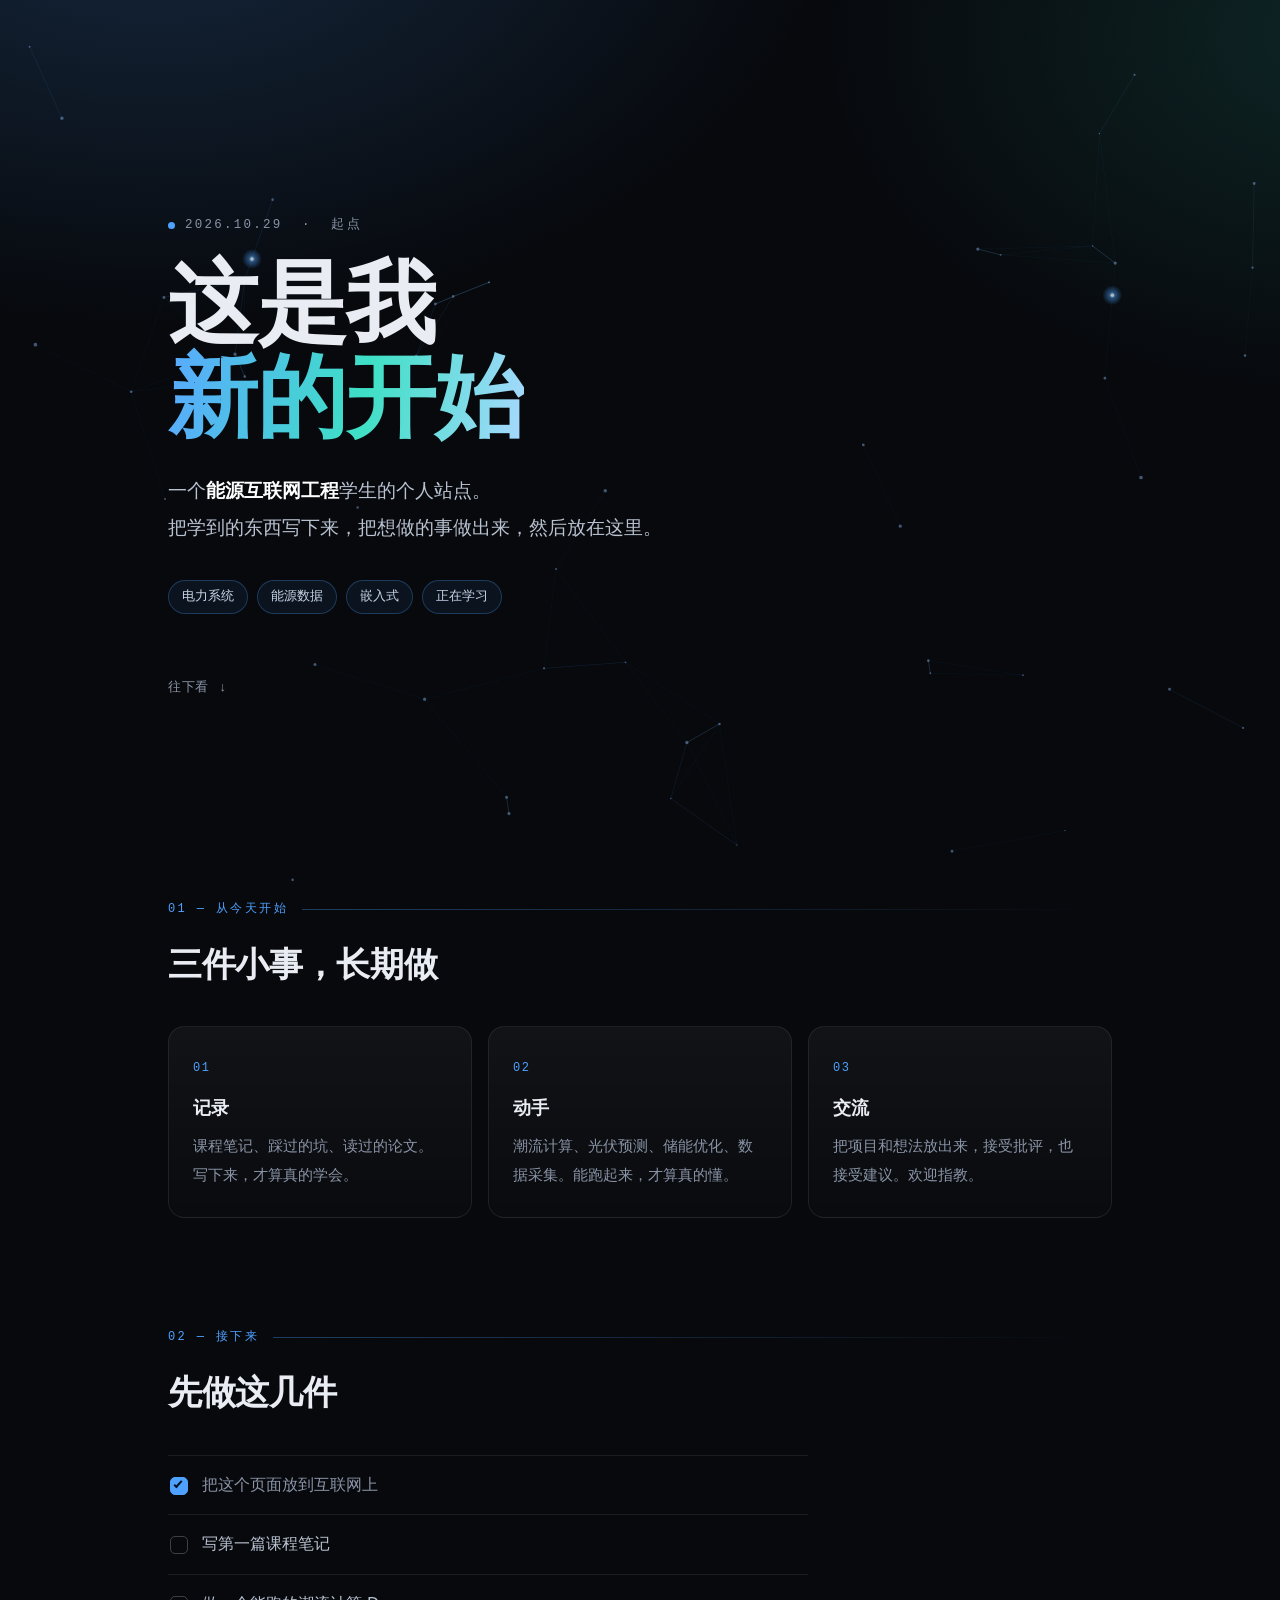
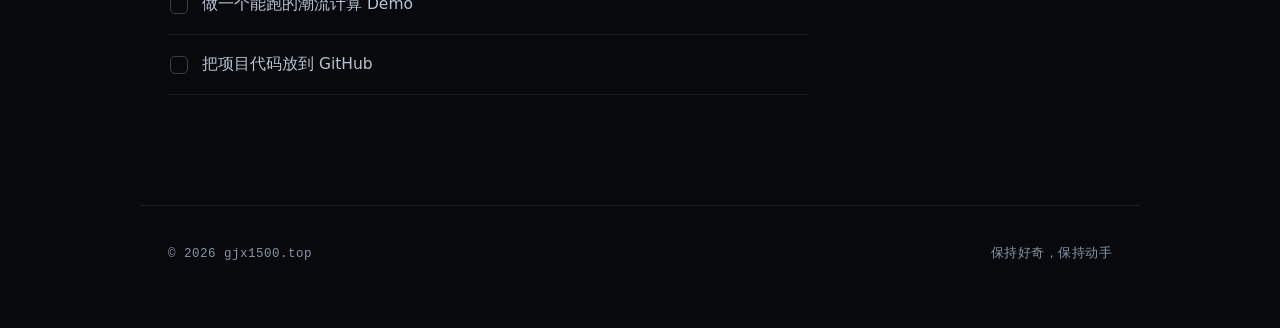
==== index.html @ c5999b0f "gjx1500.top" ====
<!DOCTYPE html>
<html lang="zh-CN">
<head>
<meta charset="UTF-8">
<meta name="viewport" content="width=device-width, initial-scale=1">
<meta name="theme-color" content="#07090d">
<title>这是我新的开始 · gjx1500.top</title>
<meta name="description" content="一个能源互联网工程学生的个人站点。记录、动手、交流。">
<link rel="icon" href="data:image/svg+xml,%3Csvg xmlns='http://www.w3.org/2000/svg' viewBox='0 0 32 32'%3E%3Crect width='32' height='32' rx='8' fill='%2307090d'/%3E%3Cpath d='M18 4 8 18h6l-2 10 10-14h-6z' fill='%234ea1ff'/%3E%3C/svg%3E">
<style>
  :root{
    --bg:#07090d;
    --ink:#e9edf3;
    --muted:#8a94a6;
    --soft:#b9c2d0;
    --line:rgba(255,255,255,.08);
    --accent:#4ea1ff;
    --accent-2:#3ee0c5;
    --mono:ui-monospace,"Cascadia Code","SF Mono",Consolas,"Liberation Mono",monospace;
  }
  *,*::before,*::after{box-sizing:border-box}
  html{scroll-behavior:smooth}
  body{
    margin:0;
    font-family:system-ui,-apple-system,"Segoe UI","Microsoft YaHei","PingFang SC","Noto Sans SC",sans-serif;
    color:var(--ink);
    background-color:var(--bg);
    background-image:
      radial-gradient(1100px 700px at 12% -12%, rgba(78,161,255,.20), transparent 62%),
      radial-gradient(900px 620px at 105% 4%, rgba(62,224,197,.13), transparent 58%);
    background-repeat:no-repeat;
    background-attachment:fixed;
    -webkit-font-smoothing:antialiased;
    line-height:1.6;
  }
  #grid{position:fixed;inset:0;width:100%;height:100%;z-index:0;opacity:.75;pointer-events:none}

  .wrap{position:relative;z-index:1}

  /* ========== 首屏 ========== */
  .hero{
    min-height:100vh;min-height:100svh;
    max-width:1000px;margin:0 auto;
    padding:9vh 28px 7vh;
    display:flex;flex-direction:column;justify-content:center;
  }
  .kicker{
    display:flex;align-items:center;gap:10px;
    margin:0;font-family:var(--mono);font-size:12.5px;
    letter-spacing:.18em;color:var(--muted);text-transform:uppercase;
  }
  .kicker .dot{
    width:7px;height:7px;border-radius:50%;background:var(--accent);
    box-shadow:0 0 0 0 rgba(78,161,255,.6);
    animation:pulse 2.4s ease-out infinite;
  }
  @keyframes pulse{
    0%{box-shadow:0 0 0 0 rgba(78,161,255,.55)}
    70%{box-shadow:0 0 0 9px rgba(78,161,255,0)}
    100%{box-shadow:0 0 0 0 rgba(78,161,255,0)}
  }

  h1{
    margin:22px 0 0;
    font-size:clamp(2.7rem,8.6vw,5.6rem);
    line-height:1.04;font-weight:800;letter-spacing:-.012em;
  }
  .grad{
    background:linear-gradient(100deg,#5aa9ff 0%,#3ee0c5 55%,#a8d8ff 100%);
    -webkit-background-clip:text;background-clip:text;color:transparent;
  }
  .lead{
    margin:28px 0 0;max-width:34em;
    font-size:clamp(16px,1.9vw,19px);line-height:1.95;color:var(--soft);
  }
  .lead strong{color:#fff;font-weight:600}

  .tags{list-style:none;display:flex;flex-wrap:wrap;gap:9px;margin:34px 0 0;padding:0}
  .tags li{
    font-family:var(--mono);font-size:12.5px;color:#c8d6ea;
    padding:6px 13px;border-radius:999px;
    border:1px solid rgba(78,161,255,.28);
    background:rgba(78,161,255,.07);
  }

  .scroll{
    margin-top:64px;align-self:flex-start;
    display:inline-flex;align-items:center;gap:10px;
    font-family:var(--mono);font-size:13px;letter-spacing:.05em;
    color:var(--muted);text-decoration:none;
    border-bottom:1px solid transparent;padding-bottom:3px;
    transition:color .25s,border-color .25s;
  }
  .scroll:hover{color:var(--ink);border-color:var(--line)}
  .scroll span{display:inline-block;animation:bob 2.2s ease-in-out infinite}
  @keyframes bob{0%,100%{transform:translateY(-2px)}50%{transform:translateY(3px)}}

  /* ========== 通用区块 ========== */
  section{max-width:1000px;margin:0 auto;padding:0 28px 110px}
  .sec-label{
    display:flex;align-items:center;gap:14px;
    margin:0 0 18px;font-family:var(--mono);font-size:12px;
    letter-spacing:.2em;color:var(--accent);
  }
  .sec-label::after{content:"";flex:1;height:1px;background:linear-gradient(90deg,rgba(78,161,255,.35),transparent)}
  h2{margin:0 0 34px;font-size:clamp(1.5rem,3.4vw,2.15rem);font-weight:700;letter-spacing:-.01em}

  /* 三件事 */
  .cards{display:grid;grid-template-columns:repeat(auto-fit,minmax(238px,1fr));gap:16px}
  .card{
    padding:26px 24px 28px;border-radius:16px;
    border:1px solid var(--line);
    background:linear-gradient(180deg,rgba(255,255,255,.045),rgba(255,255,255,.012));
    transition:transform .35s cubic-bezier(.2,.7,.3,1),border-color .35s,box-shadow .35s;
  }
  .card:hover{
    transform:translateY(-4px);
    border-color:rgba(78,161,255,.45);
    box-shadow:0 18px 44px -24px rgba(78,161,255,.55);
  }
  .num{font-family:var(--mono);font-size:12px;color:var(--accent);letter-spacing:.12em}
  .card h3{margin:14px 0 10px;font-size:1.15rem;font-weight:650}
  .card p{margin:0;font-size:15px;line-height:1.9;color:var(--muted)}

  /* 清单 */
  .list{list-style:none;margin:0;padding:0;max-width:640px}
  .list li{
    display:flex;align-items:flex-start;gap:14px;
    padding:17px 2px;border-bottom:1px solid var(--line);
    font-size:15.5px;color:var(--soft);
  }
  .list li:first-child{border-top:1px solid var(--line)}
  .box{
    flex:0 0 auto;width:18px;height:18px;margin-top:4px;
    border:1.5px solid rgba(255,255,255,.22);border-radius:5px;
    position:relative;transition:background .3s,border-color .3s;
  }
  .list li.done .box{background:var(--accent);border-color:var(--accent)}
  .list li.done .box::after{
    content:"";position:absolute;left:5px;top:1px;
    width:4px;height:9px;border-right:2px solid #06121f;border-bottom:2px solid #06121f;
    transform:rotate(42deg);
  }
  .list li.done span:last-child{color:var(--muted)}

  /* 页脚 */
  footer{
    max-width:1000px;margin:0 auto;padding:38px 28px 64px;
    display:flex;flex-wrap:wrap;gap:10px 26px;justify-content:space-between;
    border-top:1px solid var(--line);
    font-family:var(--mono);font-size:12.5px;color:var(--muted);letter-spacing:.04em;
  }
  footer a{color:var(--muted);text-decoration:none;border-bottom:1px solid rgba(255,255,255,.14)}
  footer a:hover{color:var(--ink)}

  /* 入场动画 */
  .rise{opacity:0;transform:translateY(16px);animation:rise .9s cubic-bezier(.2,.7,.3,1) forwards}
  .d1{animation-delay:.05s}.d2{animation-delay:.18s}.d3{animation-delay:.32s}
  .d4{animation-delay:.46s}.d5{animation-delay:.60s}
  @keyframes rise{to{opacity:1;transform:none}}

  .reveal{opacity:0;transform:translateY(20px);transition:opacity .8s ease,transform .8s cubic-bezier(.2,.7,.3,1)}
  .reveal.in{opacity:1;transform:none}

  @media (max-width:640px){
    .hero{padding:14vh 22px 9vh}
    section{padding:0 22px 84px}
    footer{padding:32px 22px 52px}
    .scroll{margin-top:48px}
  }
  @media (prefers-reduced-motion:reduce){
    html{scroll-behavior:auto}
    .rise,.reveal{animation:none;opacity:1;transform:none;transition:none}
    .kicker .dot,.scroll span{animation:none}
  }
</style>
<noscript><style>.rise,.reveal{opacity:1 !important;transform:none !important;animation:none !important}</style></noscript>
</head>
<body>

<canvas id="grid" aria-hidden="true"></canvas>

<div class="wrap">

  <!-- ========== 首屏：改这里 ========== -->
  <header class="hero">
    <p class="kicker rise d1"><span class="dot"></span>2026.10.29 &nbsp;·&nbsp; 起点</p>

    <h1 class="rise d2">这是我<br><span class="grad">新的开始</span></h1>

    <p class="lead rise d3">
      一个<strong>能源互联网工程</strong>学生的个人站点。<br>
      把学到的东西写下来，把想做的事做出来，然后放在这里。
    </p>

    <ul class="tags rise d4">
      <li>电力系统</li>
      <li>能源数据</li>
      <li>嵌入式</li>
      <li>正在学习</li>
    </ul>

    <a class="scroll rise d5" href="#start">往下看 <span>↓</span></a>
  </header>

  <!-- ========== 三件事 ========== -->
  <section id="start">
    <p class="sec-label">01 — 从今天开始</p>
    <h2>三件小事，长期做</h2>

    <div class="cards">
      <article class="card reveal">
        <span class="num">01</span>
        <h3>记录</h3>
        <p>课程笔记、踩过的坑、读过的论文。写下来，才算真的学会。</p>
      </article>

      <article class="card reveal">
        <span class="num">02</span>
        <h3>动手</h3>
        <p>潮流计算、光伏预测、储能优化、数据采集。能跑起来，才算真的懂。</p>
      </article>

      <article class="card reveal">
        <span class="num">03</span>
        <h3>交流</h3>
        <p>把项目和想法放出来，接受批评，也接受建议。欢迎指教。</p>
      </article>
    </div>
  </section>

  <!-- ========== 清单：改这里 ========== -->
  <section id="next">
    <p class="sec-label">02 — 接下来</p>
    <h2>先做这几件</h2>

    <ol class="list reveal">
      <li class="done"><span class="box" aria-hidden="true"></span><span>把这个页面放到互联网上</span></li>
      <li><span class="box" aria-hidden="true"></span><span>写第一篇课程笔记</span></li>
      <li><span class="box" aria-hidden="true"></span><span>做一个能跑的潮流计算 Demo</span></li>
      <li><span class="box" aria-hidden="true"></span><span>把项目代码放到 GitHub</span></li>
    </ol>
  </section>

  <footer>
    <span>© 2026 gjx1500.top</span>
    <span>保持好奇，保持动手</span>
  </footer>

</div>

<script>
/* =========================================================
   背景动画：漂浮节点 + 连线 + 能量脉冲
   想关掉：把下面整个 <script> 删掉，或者删掉 <canvas id="grid">。
   ========================================================= */
(function () {
  var canvas = document.getElementById('grid');
  if (!canvas) return;
  var ctx = canvas.getContext('2d');
  var reduce = window.matchMedia('(prefers-reduced-motion: reduce)').matches;

  var W = 0, H = 0, DPR = 1;
  var nodes = [], pulses = [], raf = null, last = 0, spawnAcc = 0;
  var LINK = 132;

  function resize() {
    DPR = Math.min(window.devicePixelRatio || 1, 2);
    W = canvas.clientWidth;
    H = canvas.clientHeight;
    canvas.width = Math.round(W * DPR);
    canvas.height = Math.round(H * DPR);
    ctx.setTransform(DPR, 0, 0, DPR, 0, 0);
    build();
  }

  function build() {
    var count = Math.max(28, Math.min(72, Math.round(W * H / 24000)));
    nodes = [];
    for (var i = 0; i < count; i++) {
      nodes.push({
        x: Math.random() * W,
        y: Math.random() * H,
        vx: (Math.random() - 0.5) * 0.16,
        vy: (Math.random() - 0.5) * 0.16,
        r: Math.random() * 1.2 + 0.7
      });
    }
    pulses = [];
  }

  function step(dt) {
    var f = dt / 16.67;
    for (var i = 0; i < nodes.length; i++) {
      var n = nodes[i];
      n.x += n.vx * f;
      n.y += n.vy * f;
      if (n.x < 0) { n.x = 0; n.vx *= -1; }
      if (n.x > W) { n.x = W; n.vx *= -1; }
      if (n.y < 0) { n.y = 0; n.vy *= -1; }
      if (n.y > H) { n.y = H; n.vy *= -1; }
    }

    spawnAcc += dt;
    if (spawnAcc > 480) {
      spawnAcc = 0;
      spawnPulse();
    }

    for (var p = pulses.length - 1; p >= 0; p--) {
      pulses[p].t += dt / pulses[p].dur;
      if (pulses[p].t > 1) pulses.splice(p, 1);
    }
  }

  function spawnPulse() {
    if (pulses.length > 9 || nodes.length < 2) return;
    var a = nodes[(Math.random() * nodes.length) | 0];
    var near = [];
    for (var i = 0; i < nodes.length; i++) {
      var b = nodes[i];
      if (b === a) continue;
      var dx = b.x - a.x, dy = b.y - a.y;
      if (dx * dx + dy * dy < LINK * LINK * 0.85) near.push(b);
    }
    if (!near.length) return;
    var b2 = near[(Math.random() * near.length) | 0];
    pulses.push({ a: a, b: b2, t: 0, dur: 900 + Math.random() * 700 });
  }

  function draw() {
    ctx.clearRect(0, 0, W, H);

    /* 连线：按距离分 3 档，批量描边 */
    var lv = [[], [], []];
    for (var i = 0; i < nodes.length; i++) {
      for (var j = i + 1; j < nodes.length; j++) {
        var a = nodes[i], b = nodes[j];
        var dx = a.x - b.x, dy = a.y - b.y;
        var d2 = dx * dx + dy * dy;
        if (d2 > LINK * LINK) continue;
        var d = Math.sqrt(d2);
        var k = 2 - Math.floor((d / LINK) * 3);
        if (k < 0) k = 0;
        if (k > 2) k = 2;
        lv[k].push(a.x, a.y, b.x, b.y);
      }
    }
    var colors = ['rgba(78,161,255,.06)', 'rgba(78,161,255,.13)', 'rgba(120,190,255,.24)'];
    for (var L = 0; L < 3; L++) {
      var arr = lv[L];
      if (!arr.length) continue;
      ctx.beginPath();
      for (var q = 0; q < arr.length; q += 4) {
        ctx.moveTo(arr[q], arr[q + 1]);
        ctx.lineTo(arr[q + 2], arr[q + 3]);
      }
      ctx.strokeStyle = colors[L];
      ctx.lineWidth = 1;
      ctx.stroke();
    }

    /* 节点 */
    ctx.beginPath();
    for (var m = 0; m < nodes.length; m++) {
      var nd = nodes[m];
      ctx.moveTo(nd.x + nd.r, nd.y);
      ctx.arc(nd.x, nd.y, nd.r, 0, Math.PI * 2);
    }
    ctx.fillStyle = 'rgba(150,195,255,.55)';
    ctx.fill();

    /* 能量脉冲 */
    for (var p = 0; p < pulses.length; p++) {
      var pu = pulses[p];
      var x = pu.a.x + (pu.b.x - pu.a.x) * pu.t;
      var y = pu.a.y + (pu.b.y - pu.a.y) * pu.t;
      var g = ctx.createRadialGradient(x, y, 0, x, y, 10);
      g.addColorStop(0, 'rgba(190,230,255,.95)');
      g.addColorStop(0.35, 'rgba(78,161,255,.55)');
      g.addColorStop(1, 'rgba(78,161,255,0)');
      ctx.fillStyle = g;
      ctx.beginPath();
      ctx.arc(x, y, 10, 0, Math.PI * 2);
      ctx.fill();
      ctx.fillStyle = 'rgba(235,248,255,.95)';
      ctx.beginPath();
      ctx.arc(x, y, 1.7, 0, Math.PI * 2);
      ctx.fill();
    }
  }

  function frame(now) {
    var dt = Math.min(40, now - (last || now));
    last = now;
    step(dt);
    draw();
    raf = requestAnimationFrame(frame);
  }

  function start() {
    if (reduce) { draw(); return; }
    if (raf !== null) return;
    last = 0;
    raf = requestAnimationFrame(frame);
  }

  function stop() {
    if (raf !== null) { cancelAnimationFrame(raf); raf = null; }
  }

  var t = null;
  window.addEventListener('resize', function () {
    clearTimeout(t);
    t = setTimeout(function () {
      stop();
      resize();
      start();
    }, 180);
  });

  document.addEventListener('visibilitychange', function () {
    if (document.hidden) stop();
    else start();
  });

  resize();
  start();

  /* 滚动淡入 */
  var items = document.querySelectorAll('.reveal');
  if ('IntersectionObserver' in window) {
    var io = new IntersectionObserver(function (entries) {
      entries.forEach(function (e) {
        if (e.isIntersecting) {
          e.target.classList.add('in');
          io.unobserve(e.target);
        }
      });
    }, { threshold: 0.15, rootMargin: '0px 0px -40px 0px' });
    for (var i = 0; i < items.length; i++) io.observe(items[i]);
  } else {
    for (var k = 0; k < items.length; k++) items[k].classList.add('in');
  }
})();
</script>
</body>
</html>
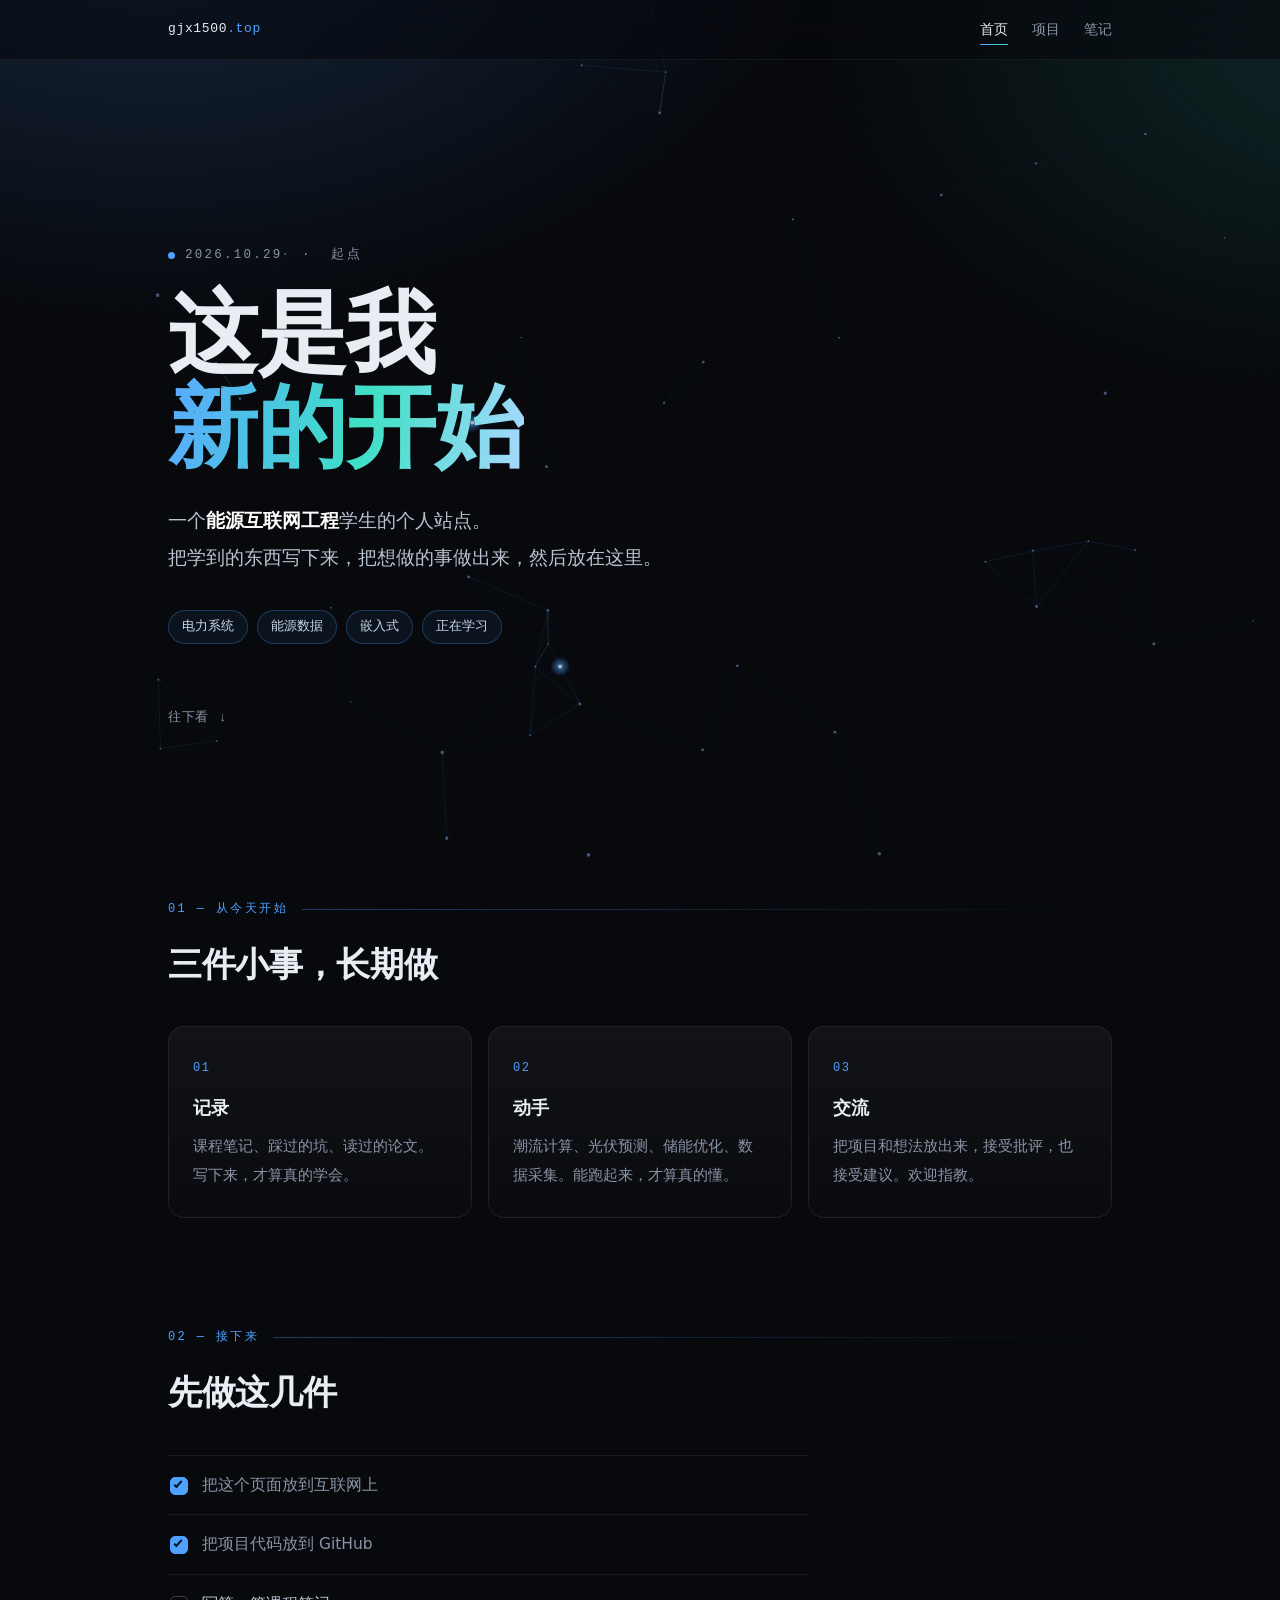
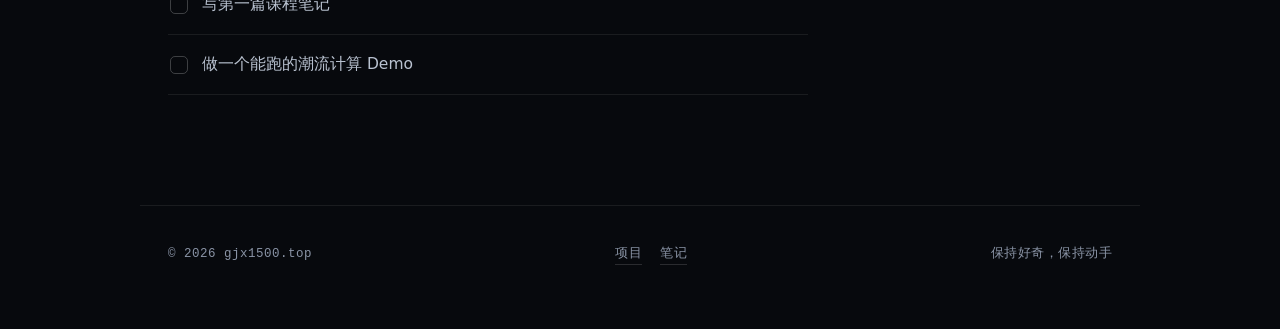
==== commit f48b52d3: "新增项目页、笔记页、文章页和404页" ====
--- a/index.html
+++ b/index.html
@@ -7,174 +7,8 @@
 <title>这是我新的开始 · gjx1500.top</title>
 <meta name="description" content="一个能源互联网工程学生的个人站点。记录、动手、交流。">
 <link rel="icon" href="data:image/svg+xml,%3Csvg xmlns='http://www.w3.org/2000/svg' viewBox='0 0 32 32'%3E%3Crect width='32' height='32' rx='8' fill='%2307090d'/%3E%3Cpath d='M18 4 8 18h6l-2 10 10-14h-6z' fill='%234ea1ff'/%3E%3C/svg%3E">
-<style>
-  :root{
-    --bg:#07090d;
-    --ink:#e9edf3;
-    --muted:#8a94a6;
-    --soft:#b9c2d0;
-    --line:rgba(255,255,255,.08);
-    --accent:#4ea1ff;
-    --accent-2:#3ee0c5;
-    --mono:ui-monospace,"Cascadia Code","SF Mono",Consolas,"Liberation Mono",monospace;
-  }
-  *,*::before,*::after{box-sizing:border-box}
-  html{scroll-behavior:smooth}
-  body{
-    margin:0;
-    font-family:system-ui,-apple-system,"Segoe UI","Microsoft YaHei","PingFang SC","Noto Sans SC",sans-serif;
-    color:var(--ink);
-    background-color:var(--bg);
-    background-image:
-      radial-gradient(1100px 700px at 12% -12%, rgba(78,161,255,.20), transparent 62%),
-      radial-gradient(900px 620px at 105% 4%, rgba(62,224,197,.13), transparent 58%);
-    background-repeat:no-repeat;
-    background-attachment:fixed;
-    -webkit-font-smoothing:antialiased;
-    line-height:1.6;
-  }
-  #grid{position:fixed;inset:0;width:100%;height:100%;z-index:0;opacity:.75;pointer-events:none}
-
-  .wrap{position:relative;z-index:1}
-
-  /* ========== 首屏 ========== */
-  .hero{
-    min-height:100vh;min-height:100svh;
-    max-width:1000px;margin:0 auto;
-    padding:9vh 28px 7vh;
-    display:flex;flex-direction:column;justify-content:center;
-  }
-  .kicker{
-    display:flex;align-items:center;gap:10px;
-    margin:0;font-family:var(--mono);font-size:12.5px;
-    letter-spacing:.18em;color:var(--muted);text-transform:uppercase;
-  }
-  .kicker .dot{
-    width:7px;height:7px;border-radius:50%;background:var(--accent);
-    box-shadow:0 0 0 0 rgba(78,161,255,.6);
-    animation:pulse 2.4s ease-out infinite;
-  }
-  @keyframes pulse{
-    0%{box-shadow:0 0 0 0 rgba(78,161,255,.55)}
-    70%{box-shadow:0 0 0 9px rgba(78,161,255,0)}
-    100%{box-shadow:0 0 0 0 rgba(78,161,255,0)}
-  }
-
-  h1{
-    margin:22px 0 0;
-    font-size:clamp(2.7rem,8.6vw,5.6rem);
-    line-height:1.04;font-weight:800;letter-spacing:-.012em;
-  }
-  .grad{
-    background:linear-gradient(100deg,#5aa9ff 0%,#3ee0c5 55%,#a8d8ff 100%);
-    -webkit-background-clip:text;background-clip:text;color:transparent;
-  }
-  .lead{
-    margin:28px 0 0;max-width:34em;
-    font-size:clamp(16px,1.9vw,19px);line-height:1.95;color:var(--soft);
-  }
-  .lead strong{color:#fff;font-weight:600}
-
-  .tags{list-style:none;display:flex;flex-wrap:wrap;gap:9px;margin:34px 0 0;padding:0}
-  .tags li{
-    font-family:var(--mono);font-size:12.5px;color:#c8d6ea;
-    padding:6px 13px;border-radius:999px;
-    border:1px solid rgba(78,161,255,.28);
-    background:rgba(78,161,255,.07);
-  }
-
-  .scroll{
-    margin-top:64px;align-self:flex-start;
-    display:inline-flex;align-items:center;gap:10px;
-    font-family:var(--mono);font-size:13px;letter-spacing:.05em;
-    color:var(--muted);text-decoration:none;
-    border-bottom:1px solid transparent;padding-bottom:3px;
-    transition:color .25s,border-color .25s;
-  }
-  .scroll:hover{color:var(--ink);border-color:var(--line)}
-  .scroll span{display:inline-block;animation:bob 2.2s ease-in-out infinite}
-  @keyframes bob{0%,100%{transform:translateY(-2px)}50%{transform:translateY(3px)}}
-
-  /* ========== 通用区块 ========== */
-  section{max-width:1000px;margin:0 auto;padding:0 28px 110px}
-  .sec-label{
-    display:flex;align-items:center;gap:14px;
-    margin:0 0 18px;font-family:var(--mono);font-size:12px;
-    letter-spacing:.2em;color:var(--accent);
-  }
-  .sec-label::after{content:"";flex:1;height:1px;background:linear-gradient(90deg,rgba(78,161,255,.35),transparent)}
-  h2{margin:0 0 34px;font-size:clamp(1.5rem,3.4vw,2.15rem);font-weight:700;letter-spacing:-.01em}
-
-  /* 三件事 */
-  .cards{display:grid;grid-template-columns:repeat(auto-fit,minmax(238px,1fr));gap:16px}
-  .card{
-    padding:26px 24px 28px;border-radius:16px;
-    border:1px solid var(--line);
-    background:linear-gradient(180deg,rgba(255,255,255,.045),rgba(255,255,255,.012));
-    transition:transform .35s cubic-bezier(.2,.7,.3,1),border-color .35s,box-shadow .35s;
-  }
-  .card:hover{
-    transform:translateY(-4px);
-    border-color:rgba(78,161,255,.45);
-    box-shadow:0 18px 44px -24px rgba(78,161,255,.55);
-  }
-  .num{font-family:var(--mono);font-size:12px;color:var(--accent);letter-spacing:.12em}
-  .card h3{margin:14px 0 10px;font-size:1.15rem;font-weight:650}
-  .card p{margin:0;font-size:15px;line-height:1.9;color:var(--muted)}
-
-  /* 清单 */
-  .list{list-style:none;margin:0;padding:0;max-width:640px}
-  .list li{
-    display:flex;align-items:flex-start;gap:14px;
-    padding:17px 2px;border-bottom:1px solid var(--line);
-    font-size:15.5px;color:var(--soft);
-  }
-  .list li:first-child{border-top:1px solid var(--line)}
-  .box{
-    flex:0 0 auto;width:18px;height:18px;margin-top:4px;
-    border:1.5px solid rgba(255,255,255,.22);border-radius:5px;
-    position:relative;transition:background .3s,border-color .3s;
-  }
-  .list li.done .box{background:var(--accent);border-color:var(--accent)}
-  .list li.done .box::after{
-    content:"";position:absolute;left:5px;top:1px;
-    width:4px;height:9px;border-right:2px solid #06121f;border-bottom:2px solid #06121f;
-    transform:rotate(42deg);
-  }
-  .list li.done span:last-child{color:var(--muted)}
-
-  /* 页脚 */
-  footer{
-    max-width:1000px;margin:0 auto;padding:38px 28px 64px;
-    display:flex;flex-wrap:wrap;gap:10px 26px;justify-content:space-between;
-    border-top:1px solid var(--line);
-    font-family:var(--mono);font-size:12.5px;color:var(--muted);letter-spacing:.04em;
-  }
-  footer a{color:var(--muted);text-decoration:none;border-bottom:1px solid rgba(255,255,255,.14)}
-  footer a:hover{color:var(--ink)}
-
-  /* 入场动画 */
-  .rise{opacity:0;transform:translateY(16px);animation:rise .9s cubic-bezier(.2,.7,.3,1) forwards}
-  .d1{animation-delay:.05s}.d2{animation-delay:.18s}.d3{animation-delay:.32s}
-  .d4{animation-delay:.46s}.d5{animation-delay:.60s}
-  @keyframes rise{to{opacity:1;transform:none}}
-
-  .reveal{opacity:0;transform:translateY(20px);transition:opacity .8s ease,transform .8s cubic-bezier(.2,.7,.3,1)}
-  .reveal.in{opacity:1;transform:none}
-
-  @media (max-width:640px){
-    .hero{padding:14vh 22px 9vh}
-    section{padding:0 22px 84px}
-    footer{padding:32px 22px 52px}
-    .scroll{margin-top:48px}
-  }
-  @media (prefers-reduced-motion:reduce){
-    html{scroll-behavior:auto}
-    .rise,.reveal{animation:none;opacity:1;transform:none;transition:none}
-    .kicker .dot,.scroll span{animation:none}
-  }
-</style>
-<noscript><style>.rise,.reveal{opacity:1 !important;transform:none !important;animation:none !important}</style></noscript>
+<link rel="stylesheet" href="/assets/site.css">
+<script>document.documentElement.classList.add('js')</script>
 </head>
 <body>
 
@@ -182,11 +16,20 @@
 
 <div class="wrap">
 
+  <header class="nav">
+    <a class="brand" href="/">gjx1500<em>.top</em></a>
+    <nav>
+      <a href="/" class="on">首页</a>
+      <a href="/projects/">项目</a>
+      <a href="/notes/">笔记</a>
+    </nav>
+  </header>
+
   <!-- ========== 首屏：改这里 ========== -->
   <header class="hero">
     <p class="kicker rise d1"><span class="dot"></span>2026.10.29 &nbsp;·&nbsp; 起点</p>
 
-    <h1 class="rise d2">这是我<br><span class="grad">新的开始</span></h1>
+    <h1 class="big rise d2">这是我<br><span class="grad">新的开始</span></h1>
 
     <p class="lead rise d3">
       一个<strong>能源互联网工程</strong>学生的个人站点。<br>
@@ -204,245 +47,52 @@
   </header>
 
   <!-- ========== 三件事 ========== -->
-  <section id="start">
+  <section class="block" id="start">
     <p class="sec-label">01 — 从今天开始</p>
-    <h2>三件小事，长期做</h2>
+    <h2 class="sec-title">三件小事，长期做</h2>
 
     <div class="cards">
-      <article class="card reveal">
+      <a class="card reveal" href="/notes/">
         <span class="num">01</span>
         <h3>记录</h3>
         <p>课程笔记、踩过的坑、读过的论文。写下来，才算真的学会。</p>
-      </article>
+      </a>
 
-      <article class="card reveal">
+      <a class="card reveal" href="/projects/">
         <span class="num">02</span>
         <h3>动手</h3>
         <p>潮流计算、光伏预测、储能优化、数据采集。能跑起来，才算真的懂。</p>
-      </article>
+      </a>
 
-      <article class="card reveal">
+      <a class="card reveal" href="/notes/">
         <span class="num">03</span>
         <h3>交流</h3>
         <p>把项目和想法放出来，接受批评，也接受建议。欢迎指教。</p>
-      </article>
+      </a>
     </div>
   </section>
 
   <!-- ========== 清单：改这里 ========== -->
-  <section id="next">
+  <section class="block" id="next">
     <p class="sec-label">02 — 接下来</p>
-    <h2>先做这几件</h2>
+    <h2 class="sec-title">先做这几件</h2>
 
     <ol class="list reveal">
       <li class="done"><span class="box" aria-hidden="true"></span><span>把这个页面放到互联网上</span></li>
+      <li class="done"><span class="box" aria-hidden="true"></span><span>把项目代码放到 GitHub</span></li>
       <li><span class="box" aria-hidden="true"></span><span>写第一篇课程笔记</span></li>
       <li><span class="box" aria-hidden="true"></span><span>做一个能跑的潮流计算 Demo</span></li>
-      <li><span class="box" aria-hidden="true"></span><span>把项目代码放到 GitHub</span></li>
     </ol>
   </section>
 
   <footer>
     <span>© 2026 gjx1500.top</span>
+    <span class="fsocial"><a href="/projects/">项目</a><a href="/notes/">笔记</a></span>
     <span>保持好奇，保持动手</span>
   </footer>
 
 </div>
 
-<script>
-/* =========================================================
-   背景动画：漂浮节点 + 连线 + 能量脉冲
-   想关掉：把下面整个 <script> 删掉，或者删掉 <canvas id="grid">。
-   ========================================================= */
-(function () {
-  var canvas = document.getElementById('grid');
-  if (!canvas) return;
-  var ctx = canvas.getContext('2d');
-  var reduce = window.matchMedia('(prefers-reduced-motion: reduce)').matches;
-
-  var W = 0, H = 0, DPR = 1;
-  var nodes = [], pulses = [], raf = null, last = 0, spawnAcc = 0;
-  var LINK = 132;
-
-  function resize() {
-    DPR = Math.min(window.devicePixelRatio || 1, 2);
-    W = canvas.clientWidth;
-    H = canvas.clientHeight;
-    canvas.width = Math.round(W * DPR);
-    canvas.height = Math.round(H * DPR);
-    ctx.setTransform(DPR, 0, 0, DPR, 0, 0);
-    build();
-  }
-
-  function build() {
-    var count = Math.max(28, Math.min(72, Math.round(W * H / 24000)));
-    nodes = [];
-    for (var i = 0; i < count; i++) {
-      nodes.push({
-        x: Math.random() * W,
-        y: Math.random() * H,
-        vx: (Math.random() - 0.5) * 0.16,
-        vy: (Math.random() - 0.5) * 0.16,
-        r: Math.random() * 1.2 + 0.7
-      });
-    }
-    pulses = [];
-  }
-
-  function step(dt) {
-    var f = dt / 16.67;
-    for (var i = 0; i < nodes.length; i++) {
-      var n = nodes[i];
-      n.x += n.vx * f;
-      n.y += n.vy * f;
-      if (n.x < 0) { n.x = 0; n.vx *= -1; }
-      if (n.x > W) { n.x = W; n.vx *= -1; }
-      if (n.y < 0) { n.y = 0; n.vy *= -1; }
-      if (n.y > H) { n.y = H; n.vy *= -1; }
-    }
-
-    spawnAcc += dt;
-    if (spawnAcc > 480) {
-      spawnAcc = 0;
-      spawnPulse();
-    }
-
-    for (var p = pulses.length - 1; p >= 0; p--) {
-      pulses[p].t += dt / pulses[p].dur;
-      if (pulses[p].t > 1) pulses.splice(p, 1);
-    }
-  }
-
-  function spawnPulse() {
-    if (pulses.length > 9 || nodes.length < 2) return;
-    var a = nodes[(Math.random() * nodes.length) | 0];
-    var near = [];
-    for (var i = 0; i < nodes.length; i++) {
-      var b = nodes[i];
-      if (b === a) continue;
-      var dx = b.x - a.x, dy = b.y - a.y;
-      if (dx * dx + dy * dy < LINK * LINK * 0.85) near.push(b);
-    }
-    if (!near.length) return;
-    var b2 = near[(Math.random() * near.length) | 0];
-    pulses.push({ a: a, b: b2, t: 0, dur: 900 + Math.random() * 700 });
-  }
-
-  function draw() {
-    ctx.clearRect(0, 0, W, H);
-
-    /* 连线：按距离分 3 档，批量描边 */
-    var lv = [[], [], []];
-    for (var i = 0; i < nodes.length; i++) {
-      for (var j = i + 1; j < nodes.length; j++) {
-        var a = nodes[i], b = nodes[j];
-        var dx = a.x - b.x, dy = a.y - b.y;
-        var d2 = dx * dx + dy * dy;
-        if (d2 > LINK * LINK) continue;
-        var d = Math.sqrt(d2);
-        var k = 2 - Math.floor((d / LINK) * 3);
-        if (k < 0) k = 0;
-        if (k > 2) k = 2;
-        lv[k].push(a.x, a.y, b.x, b.y);
-      }
-    }
-    var colors = ['rgba(78,161,255,.06)', 'rgba(78,161,255,.13)', 'rgba(120,190,255,.24)'];
-    for (var L = 0; L < 3; L++) {
-      var arr = lv[L];
-      if (!arr.length) continue;
-      ctx.beginPath();
-      for (var q = 0; q < arr.length; q += 4) {
-        ctx.moveTo(arr[q], arr[q + 1]);
-        ctx.lineTo(arr[q + 2], arr[q + 3]);
-      }
-      ctx.strokeStyle = colors[L];
-      ctx.lineWidth = 1;
-      ctx.stroke();
-    }
-
-    /* 节点 */
-    ctx.beginPath();
-    for (var m = 0; m < nodes.length; m++) {
-      var nd = nodes[m];
-      ctx.moveTo(nd.x + nd.r, nd.y);
-      ctx.arc(nd.x, nd.y, nd.r, 0, Math.PI * 2);
-    }
-    ctx.fillStyle = 'rgba(150,195,255,.55)';
-    ctx.fill();
-
-    /* 能量脉冲 */
-    for (var p = 0; p < pulses.length; p++) {
-      var pu = pulses[p];
-      var x = pu.a.x + (pu.b.x - pu.a.x) * pu.t;
-      var y = pu.a.y + (pu.b.y - pu.a.y) * pu.t;
-      var g = ctx.createRadialGradient(x, y, 0, x, y, 10);
-      g.addColorStop(0, 'rgba(190,230,255,.95)');
-      g.addColorStop(0.35, 'rgba(78,161,255,.55)');
-      g.addColorStop(1, 'rgba(78,161,255,0)');
-      ctx.fillStyle = g;
-      ctx.beginPath();
-      ctx.arc(x, y, 10, 0, Math.PI * 2);
-      ctx.fill();
-      ctx.fillStyle = 'rgba(235,248,255,.95)';
-      ctx.beginPath();
-      ctx.arc(x, y, 1.7, 0, Math.PI * 2);
-      ctx.fill();
-    }
-  }
-
-  function frame(now) {
-    var dt = Math.min(40, now - (last || now));
-    last = now;
-    step(dt);
-    draw();
-    raf = requestAnimationFrame(frame);
-  }
-
-  function start() {
-    if (reduce) { draw(); return; }
-    if (raf !== null) return;
-    last = 0;
-    raf = requestAnimationFrame(frame);
-  }
-
-  function stop() {
-    if (raf !== null) { cancelAnimationFrame(raf); raf = null; }
-  }
-
-  var t = null;
-  window.addEventListener('resize', function () {
-    clearTimeout(t);
-    t = setTimeout(function () {
-      stop();
-      resize();
-      start();
-    }, 180);
-  });
-
-  document.addEventListener('visibilitychange', function () {
-    if (document.hidden) stop();
-    else start();
-  });
-
-  resize();
-  start();
-
-  /* 滚动淡入 */
-  var items = document.querySelectorAll('.reveal');
-  if ('IntersectionObserver' in window) {
-    var io = new IntersectionObserver(function (entries) {
-      entries.forEach(function (e) {
-        if (e.isIntersecting) {
-          e.target.classList.add('in');
-          io.unobserve(e.target);
-        }
-      });
-    }, { threshold: 0.15, rootMargin: '0px 0px -40px 0px' });
-    for (var i = 0; i < items.length; i++) io.observe(items[i]);
-  } else {
-    for (var k = 0; k < items.length; k++) items[k].classList.add('in');
-  }
-})();
-</script>
+<script src="/assets/bg.js"></script>
 </body>
 </html>
--- a/assets/site.css
+++ b/assets/site.css
@@ -0,0 +1,368 @@
+/* =========================================================
+   gjx1500.top 全站样式
+   想改配色：只改下面 :root 里的变量
+   ========================================================= */
+:root{
+  --bg:#07090d;
+  --ink:#e9edf3;
+  --soft:#b9c2d0;
+  --muted:#8a94a6;
+  --body:#cbd3df;
+  --line:rgba(255,255,255,.08);
+  --accent:#4ea1ff;
+  --accent-2:#3ee0c5;
+  --mono:ui-monospace,"Cascadia Code","SF Mono",Consolas,"Liberation Mono",monospace;
+  --max:1000px;
+  --nav-h:60px;
+}
+
+*,*::before,*::after{box-sizing:border-box}
+html{scroll-behavior:smooth}
+body{
+  margin:0;
+  font-family:system-ui,-apple-system,"Segoe UI","Microsoft YaHei","PingFang SC","Noto Sans SC",sans-serif;
+  color:var(--ink);
+  background-color:var(--bg);
+  background-image:
+    radial-gradient(1100px 700px at 12% -12%, rgba(78,161,255,.20), transparent 62%),
+    radial-gradient(900px 620px at 105% 4%, rgba(62,224,197,.13), transparent 58%);
+  background-repeat:no-repeat;
+  background-attachment:fixed;
+  -webkit-font-smoothing:antialiased;
+  line-height:1.6;
+}
+a{color:var(--accent)}
+img{max-width:100%;height:auto}
+
+#grid{position:fixed;inset:0;width:100%;height:100%;z-index:0;opacity:.75;pointer-events:none}
+.wrap{position:relative;z-index:1}
+
+/* ========== 顶部导航 ========== */
+.nav{
+  position:fixed;top:0;left:0;right:0;z-index:30;
+  height:var(--nav-h);
+  display:flex;align-items:center;justify-content:space-between;gap:20px;
+  padding:0 max(22px,calc((100vw - var(--max)) / 2 + 28px));
+  background:rgba(7,9,13,.55);
+  backdrop-filter:blur(14px);-webkit-backdrop-filter:blur(14px);
+  border-bottom:1px solid rgba(255,255,255,.06);
+}
+.nav .brand{
+  font-family:var(--mono);font-size:13px;letter-spacing:.05em;
+  color:var(--ink);text-decoration:none;white-space:nowrap;
+}
+.nav .brand em{font-style:normal;color:var(--accent)}
+.nav nav{display:flex;gap:24px}
+.nav nav a{
+  position:relative;font-size:13.5px;color:var(--muted);text-decoration:none;
+  padding:5px 0;transition:color .2s;
+}
+.nav nav a::after{
+  content:"";position:absolute;left:0;right:0;bottom:0;height:1px;
+  background:linear-gradient(90deg,var(--accent),var(--accent-2));
+  transform:scaleX(0);transform-origin:left;transition:transform .3s;
+}
+.nav nav a:hover{color:var(--ink)}
+.nav nav a:hover::after,.nav nav a.on::after{transform:scaleX(1)}
+.nav nav a.on{color:var(--ink)}
+
+/* ========== 首屏 ========== */
+.hero{
+  min-height:100vh;min-height:100svh;
+  max-width:var(--max);margin:0 auto;
+  padding:calc(var(--nav-h) + 9vh) 28px 7vh;
+  display:flex;flex-direction:column;justify-content:center;
+}
+.kicker{
+  display:flex;align-items:center;gap:10px;
+  margin:0;font-family:var(--mono);font-size:12.5px;
+  letter-spacing:.18em;color:var(--muted);text-transform:uppercase;
+}
+.kicker .dot{
+  width:7px;height:7px;border-radius:50%;background:var(--accent);
+  box-shadow:0 0 0 0 rgba(78,161,255,.6);
+  animation:pulse 2.4s ease-out infinite;
+}
+@keyframes pulse{
+  0%{box-shadow:0 0 0 0 rgba(78,161,255,.55)}
+  70%{box-shadow:0 0 0 9px rgba(78,161,255,0)}
+  100%{box-shadow:0 0 0 0 rgba(78,161,255,0)}
+}
+
+h1.big{
+  margin:22px 0 0;
+  font-size:clamp(2.7rem,8.6vw,5.6rem);
+  line-height:1.04;font-weight:800;letter-spacing:-.012em;
+}
+.grad{
+  background:linear-gradient(100deg,#5aa9ff 0%,#3ee0c5 55%,#a8d8ff 100%);
+  -webkit-background-clip:text;background-clip:text;color:transparent;
+}
+.lead{
+  margin:28px 0 0;max-width:34em;
+  font-size:clamp(16px,1.9vw,19px);line-height:1.95;color:var(--soft);
+}
+.lead strong{color:#fff;font-weight:600}
+
+.tags{list-style:none;display:flex;flex-wrap:wrap;gap:9px;margin:34px 0 0;padding:0}
+.tags li{
+  font-family:var(--mono);font-size:12.5px;color:#c8d6ea;
+  padding:6px 13px;border-radius:999px;
+  border:1px solid rgba(78,161,255,.28);
+  background:rgba(78,161,255,.07);
+}
+
+.scroll{
+  margin-top:64px;align-self:flex-start;
+  display:inline-flex;align-items:center;gap:10px;
+  font-family:var(--mono);font-size:13px;letter-spacing:.05em;
+  color:var(--muted);text-decoration:none;
+  border-bottom:1px solid transparent;padding-bottom:3px;
+  transition:color .25s,border-color .25s;
+}
+.scroll:hover{color:var(--ink);border-color:var(--line)}
+.scroll span{display:inline-block;animation:bob 2.2s ease-in-out infinite}
+@keyframes bob{0%,100%{transform:translateY(-2px)}50%{transform:translateY(3px)}}
+
+/* ========== 区块 ========== */
+section.block{max-width:var(--max);margin:0 auto;padding:0 28px 110px}
+.sec-label{
+  display:flex;align-items:center;gap:14px;
+  margin:0 0 18px;font-family:var(--mono);font-size:12px;
+  letter-spacing:.2em;color:var(--accent);
+}
+.sec-label::after{content:"";flex:1;height:1px;background:linear-gradient(90deg,rgba(78,161,255,.35),transparent)}
+h2.sec-title{margin:0 0 34px;font-size:clamp(1.5rem,3.4vw,2.15rem);font-weight:700;letter-spacing:-.01em}
+
+/* 卡片 */
+.cards{display:grid;grid-template-columns:repeat(auto-fit,minmax(238px,1fr));gap:16px}
+.card{
+  display:block;padding:26px 24px 28px;border-radius:16px;color:inherit;text-decoration:none;
+  border:1px solid var(--line);
+  background:linear-gradient(180deg,rgba(255,255,255,.045),rgba(255,255,255,.012));
+  transition:transform .35s cubic-bezier(.2,.7,.3,1),border-color .35s,box-shadow .35s;
+}
+.card:hover{
+  transform:translateY(-4px);
+  border-color:rgba(78,161,255,.45);
+  box-shadow:0 18px 44px -24px rgba(78,161,255,.55);
+}
+.num{font-family:var(--mono);font-size:12px;color:var(--accent);letter-spacing:.12em}
+.card h3{margin:14px 0 10px;font-size:1.15rem;font-weight:650}
+.card p{margin:0;font-size:15px;line-height:1.9;color:var(--muted)}
+
+/* 清单 */
+.list{list-style:none;margin:0;padding:0;max-width:640px}
+.list li{
+  display:flex;align-items:flex-start;gap:14px;
+  padding:17px 2px;border-bottom:1px solid var(--line);
+  font-size:15.5px;color:var(--soft);
+}
+.list li:first-child{border-top:1px solid var(--line)}
+.box{
+  flex:0 0 auto;width:18px;height:18px;margin-top:4px;
+  border:1.5px solid rgba(255,255,255,.22);border-radius:5px;
+  position:relative;transition:background .3s,border-color .3s;
+}
+.list li.done .box{background:var(--accent);border-color:var(--accent)}
+.list li.done .box::after{
+  content:"";position:absolute;left:5px;top:1px;
+  width:4px;height:9px;border-right:2px solid #06121f;border-bottom:2px solid #06121f;
+  transform:rotate(42deg);
+}
+.list li.done span:last-child{color:var(--muted)}
+
+/* ========== 内页通用 ========== */
+.page{
+  max-width:var(--max);margin:0 auto;
+  padding:calc(var(--nav-h) + 70px) 28px 100px;
+}
+.page-head{margin-bottom:46px}
+.page-head h1{
+  margin:16px 0 16px;
+  font-size:clamp(2rem,5vw,3rem);line-height:1.15;
+  font-weight:750;letter-spacing:-.015em;
+  text-wrap:balance;
+}
+.page-head .desc{
+  margin:0;max-width:38em;color:var(--soft);
+  font-size:clamp(15px,1.7vw,17px);line-height:1.9;
+}
+.count{
+  font-family:var(--mono);font-size:12px;color:var(--muted);
+  letter-spacing:.1em;margin-left:6px;
+}
+
+/* 状态标签 */
+.badge{
+  display:inline-block;font-family:var(--mono);font-size:11px;
+  padding:4px 9px;border-radius:999px;border:1px solid;letter-spacing:.06em;
+}
+.badge.plan{color:#ffd479;border-color:rgba(255,212,121,.35);background:rgba(255,212,121,.08)}
+.badge.doing{color:var(--accent);border-color:rgba(78,161,255,.35);background:rgba(78,161,255,.08)}
+.badge.done{color:var(--accent-2);border-color:rgba(62,224,197,.35);background:rgba(62,224,197,.08)}
+
+/* 项目卡片 */
+.projects{display:grid;grid-template-columns:repeat(auto-fit,minmax(280px,1fr));gap:18px}
+.project{
+  display:flex;flex-direction:column;
+  padding:24px;border-radius:16px;border:1px solid var(--line);
+  background:linear-gradient(180deg,rgba(255,255,255,.045),rgba(255,255,255,.012));
+  transition:transform .35s cubic-bezier(.2,.7,.3,1),border-color .35s,box-shadow .35s;
+}
+.project:hover{
+  transform:translateY(-3px);border-color:rgba(78,161,255,.4);
+  box-shadow:0 18px 44px -26px rgba(78,161,255,.5);
+}
+.project-top{display:flex;align-items:center;justify-content:space-between;gap:12px}
+.project h3{margin:16px 0 10px;font-size:1.1rem;font-weight:650;line-height:1.45}
+.project p{margin:0;color:var(--muted);font-size:14.5px;line-height:1.85;flex:1}
+.project .stack{
+  display:flex;flex-wrap:wrap;gap:7px;margin-top:18px;
+  font-family:var(--mono);font-size:11.5px;color:#9fb0c6;
+}
+.project .stack span{
+  padding:3px 8px;border-radius:6px;
+  border:1px solid rgba(255,255,255,.1);background:rgba(255,255,255,.03);
+}
+.project .link{
+  margin-top:18px;font-family:var(--mono);font-size:12.5px;
+  text-decoration:none;color:var(--accent);
+}
+.project .link.muted{color:var(--muted)}
+
+/* 笔记列表 */
+.posts{list-style:none;margin:0;padding:0;border-top:1px solid var(--line)}
+.posts li{border-bottom:1px solid var(--line)}
+.posts a{
+  display:block;padding:24px 4px;text-decoration:none;color:inherit;
+  transition:padding-left .3s cubic-bezier(.2,.7,.3,1),background .3s;
+}
+.posts a:hover{padding-left:10px;background:rgba(78,161,255,.03)}
+.posts .meta{
+  font-family:var(--mono);font-size:12px;color:var(--accent);letter-spacing:.1em;
+}
+.posts h3{margin:9px 0 8px;font-size:1.14rem;font-weight:600;line-height:1.5}
+.posts p{margin:0;color:var(--muted);font-size:14.5px;line-height:1.85;max-width:52em}
+.posts .soon{
+  display:inline-block;margin-top:12px;
+  font-family:var(--mono);font-size:11.5px;color:var(--muted);
+  padding:3px 8px;border-radius:6px;border:1px dashed rgba(255,255,255,.16);
+}
+.posts a.plain{cursor:default}
+.posts a.plain:hover{padding-left:4px;background:none}
+
+/* ========== 文章页 ========== */
+.article{max-width:760px;margin:0 auto;padding:calc(var(--nav-h) + 74px) 28px 100px}
+.article .meta{
+  display:flex;flex-wrap:wrap;gap:8px 18px;align-items:center;
+  font-family:var(--mono);font-size:12px;color:var(--accent);letter-spacing:.1em;
+}
+.article .meta .dim{color:var(--muted)}
+.article h1{
+  margin:18px 0 20px;font-size:clamp(1.75rem,4vw,2.4rem);
+  line-height:1.3;font-weight:750;letter-spacing:-.015em;
+  text-wrap:balance;
+}
+.article .lede{
+  margin:0 0 40px;padding-bottom:30px;
+  border-bottom:1px solid var(--line);
+  font-size:17.5px;line-height:1.95;color:var(--soft);
+}
+.article h2{
+  margin:46px 0 16px;padding-top:26px;border-top:1px solid var(--line);
+  font-size:1.3rem;font-weight:650;letter-spacing:-.01em;
+}
+.article h2:first-of-type{margin-top:36px;padding-top:0;border-top:0}
+.article h3{margin:32px 0 12px;font-size:1.06rem;font-weight:600;color:#dbe3ee}
+.article p{margin:0 0 18px;color:var(--body);font-size:16px;line-height:2.05}
+.article ul,.article ol{margin:0 0 20px;padding-left:24px;color:var(--body);line-height:2}
+.article li{margin:4px 0}
+.article strong{color:#fff;font-weight:600}
+.article code{
+  font-family:var(--mono);font-size:.88em;
+  background:rgba(78,161,255,.1);border:1px solid rgba(78,161,255,.16);
+  padding:1px 6px;border-radius:5px;color:#cfe3ff;
+}
+.article pre{
+  margin:22px 0;padding:18px 20px;overflow:auto;
+  background:rgba(255,255,255,.04);border:1px solid var(--line);border-radius:12px;
+  font-family:var(--mono);font-size:13px;line-height:1.75;color:#cfd8e6;
+}
+.article pre code{background:none;border:0;padding:0;font-size:inherit;color:inherit}
+.article blockquote{
+  margin:26px 0;padding:4px 0 4px 20px;
+  border-left:2px solid var(--accent);color:var(--soft);
+}
+.article blockquote p{margin:0;color:var(--soft)}
+.article table{width:100%;border-collapse:collapse;margin:22px 0;font-size:14.5px}
+.article th,.article td{
+  text-align:left;padding:11px 12px;border-bottom:1px solid var(--line);color:var(--body);
+}
+.article th{color:var(--muted);font-weight:600;font-size:13px;letter-spacing:.05em}
+.article .formula{
+  margin:24px 0;padding:20px;overflow-x:auto;text-align:center;
+  border:1px solid rgba(78,161,255,.2);border-radius:12px;
+  background:rgba(78,161,255,.05);
+  font-family:var(--mono);font-size:14.5px;line-height:2.1;color:#dbe7f7;
+}
+.article .back{
+  display:inline-flex;align-items:center;gap:8px;margin-top:20px;
+  font-family:var(--mono);font-size:13px;color:var(--muted);text-decoration:none;
+}
+.article .back:hover{color:var(--ink)}
+
+/* ========== 页脚 ========== */
+footer{
+  max-width:var(--max);margin:0 auto;padding:38px 28px 64px;
+  display:flex;flex-wrap:wrap;gap:12px 26px;justify-content:space-between;align-items:center;
+  border-top:1px solid var(--line);
+  font-family:var(--mono);font-size:12.5px;color:var(--muted);letter-spacing:.04em;
+}
+footer a{color:var(--muted);text-decoration:none;border-bottom:1px solid rgba(255,255,255,.14)}
+footer a:hover{color:var(--ink)}
+footer .fsocial{display:flex;gap:18px}
+
+/* ========== 404 ========== */
+.notfound{
+  min-height:100vh;min-height:100svh;
+  display:flex;flex-direction:column;justify-content:center;align-items:center;
+  text-align:center;padding:calc(var(--nav-h) + 40px) 22px 80px;
+}
+.notfound .code{
+  font-family:var(--mono);font-size:clamp(4rem,16vw,9rem);font-weight:800;
+  line-height:1;letter-spacing:-.04em;
+  background:linear-gradient(100deg,#5aa9ff,#3ee0c5);
+  -webkit-background-clip:text;background-clip:text;color:transparent;
+}
+.notfound h1{margin:20px 0 12px;font-size:clamp(1.2rem,3vw,1.6rem);font-weight:600}
+.notfound p{margin:0 0 30px;color:var(--muted);font-size:15px}
+.notfound .scroll{align-self:center;margin-top:0}
+
+/* ========== 动画 ========== */
+.rise{opacity:1}
+.js .rise{opacity:0;animation:rise .9s cubic-bezier(.2,.7,.3,1) forwards}
+.js .d1{animation-delay:.05s}.js .d2{animation-delay:.18s}.js .d3{animation-delay:.32s}
+.js .d4{animation-delay:.46s}.js .d5{animation-delay:.60s}
+@keyframes rise{to{opacity:1;transform:none}}
+
+.js .reveal{opacity:0;transform:translateY(20px);transition:opacity .8s ease,transform .8s cubic-bezier(.2,.7,.3,1)}
+.reveal.in{opacity:1 !important;transform:none !important}
+
+/* ========== 响应式 ========== */
+@media (max-width:640px){
+  .hero{padding:calc(var(--nav-h) + 10vh) 22px 9vh}
+  section.block{padding:0 22px 84px}
+  .page{padding:calc(var(--nav-h) + 48px) 22px 76px}
+  .article{padding:calc(var(--nav-h) + 50px) 22px 76px}
+  footer{padding:32px 22px 52px;flex-direction:column;align-items:flex-start}
+  .nav{padding:0 18px}
+  .nav nav{gap:16px}
+  .scroll{margin-top:48px}
+}
+@media (prefers-reduced-motion:reduce){
+  html{scroll-behavior:auto}
+  .js .rise{animation:none;opacity:1;transform:none}
+  .js .reveal{opacity:1;transform:none;transition:none}
+  .kicker .dot,.scroll span{animation:none}
+}
